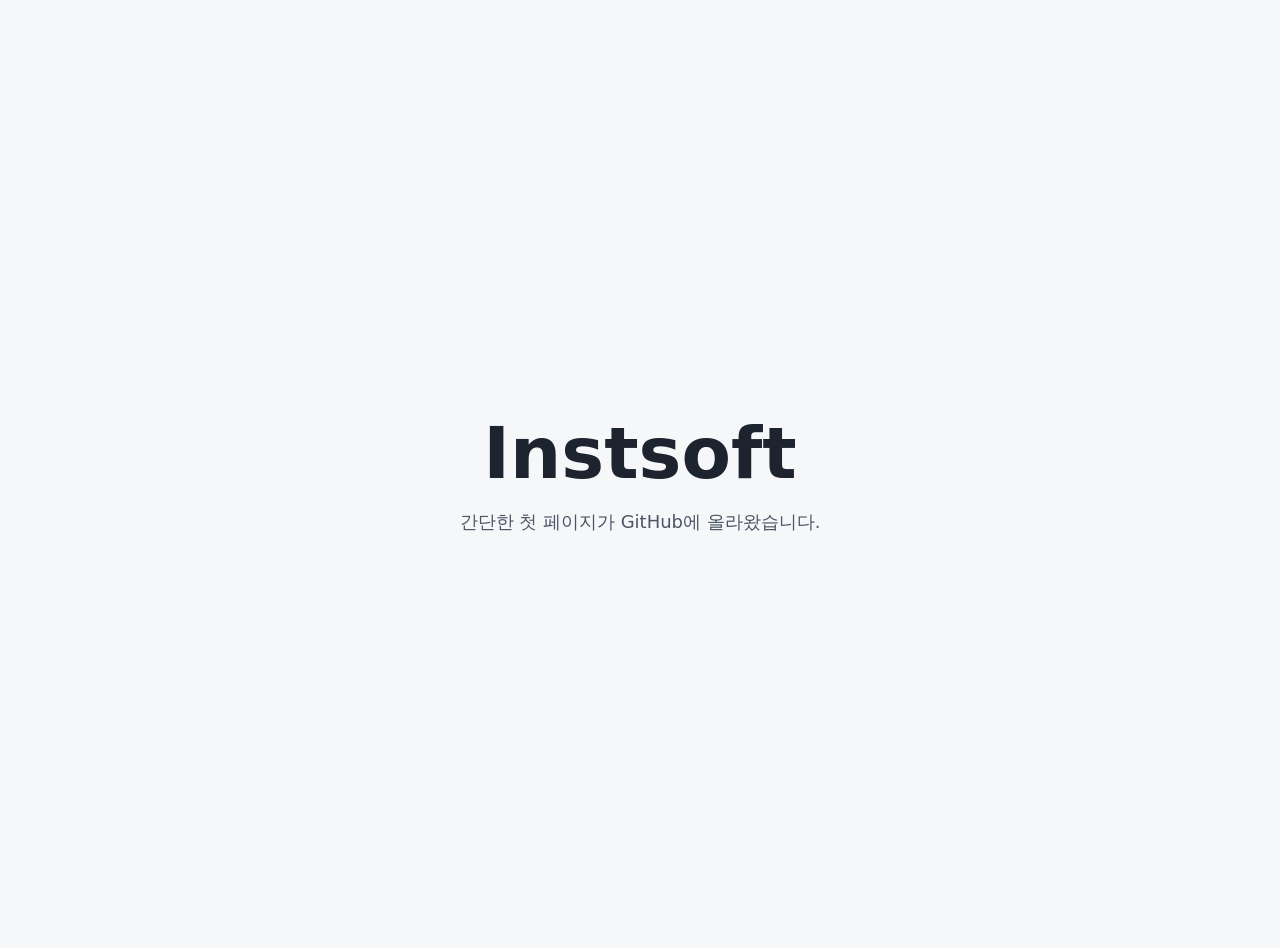
==== index.html @ ab4ad0b7 "Add simple index page" ====
<!doctype html>
<html lang="ko">
<head>
  <meta charset="utf-8">
  <meta name="viewport" content="width=device-width, initial-scale=1">
  <title>Instsoft</title>
  <style>
    :root {
      color-scheme: light dark;
      font-family: system-ui, -apple-system, BlinkMacSystemFont, "Segoe UI", sans-serif;
      background: #f6f7f9;
      color: #1d2430;
    }

    body {
      margin: 0;
      min-height: 100vh;
      display: grid;
      place-items: center;
      padding: 24px;
    }

    main {
      max-width: 640px;
      text-align: center;
    }

    h1 {
      margin: 0 0 12px;
      font-size: clamp(2.25rem, 7vw, 4.5rem);
      font-weight: 800;
      letter-spacing: 0;
    }

    p {
      margin: 0;
      font-size: 1.125rem;
      line-height: 1.7;
      color: #4b5565;
    }
  </style>
</head>
<body>
  <main>
    <h1>Instsoft</h1>
    <p>간단한 첫 페이지가 GitHub에 올라왔습니다.</p>
  </main>
</body>
</html>
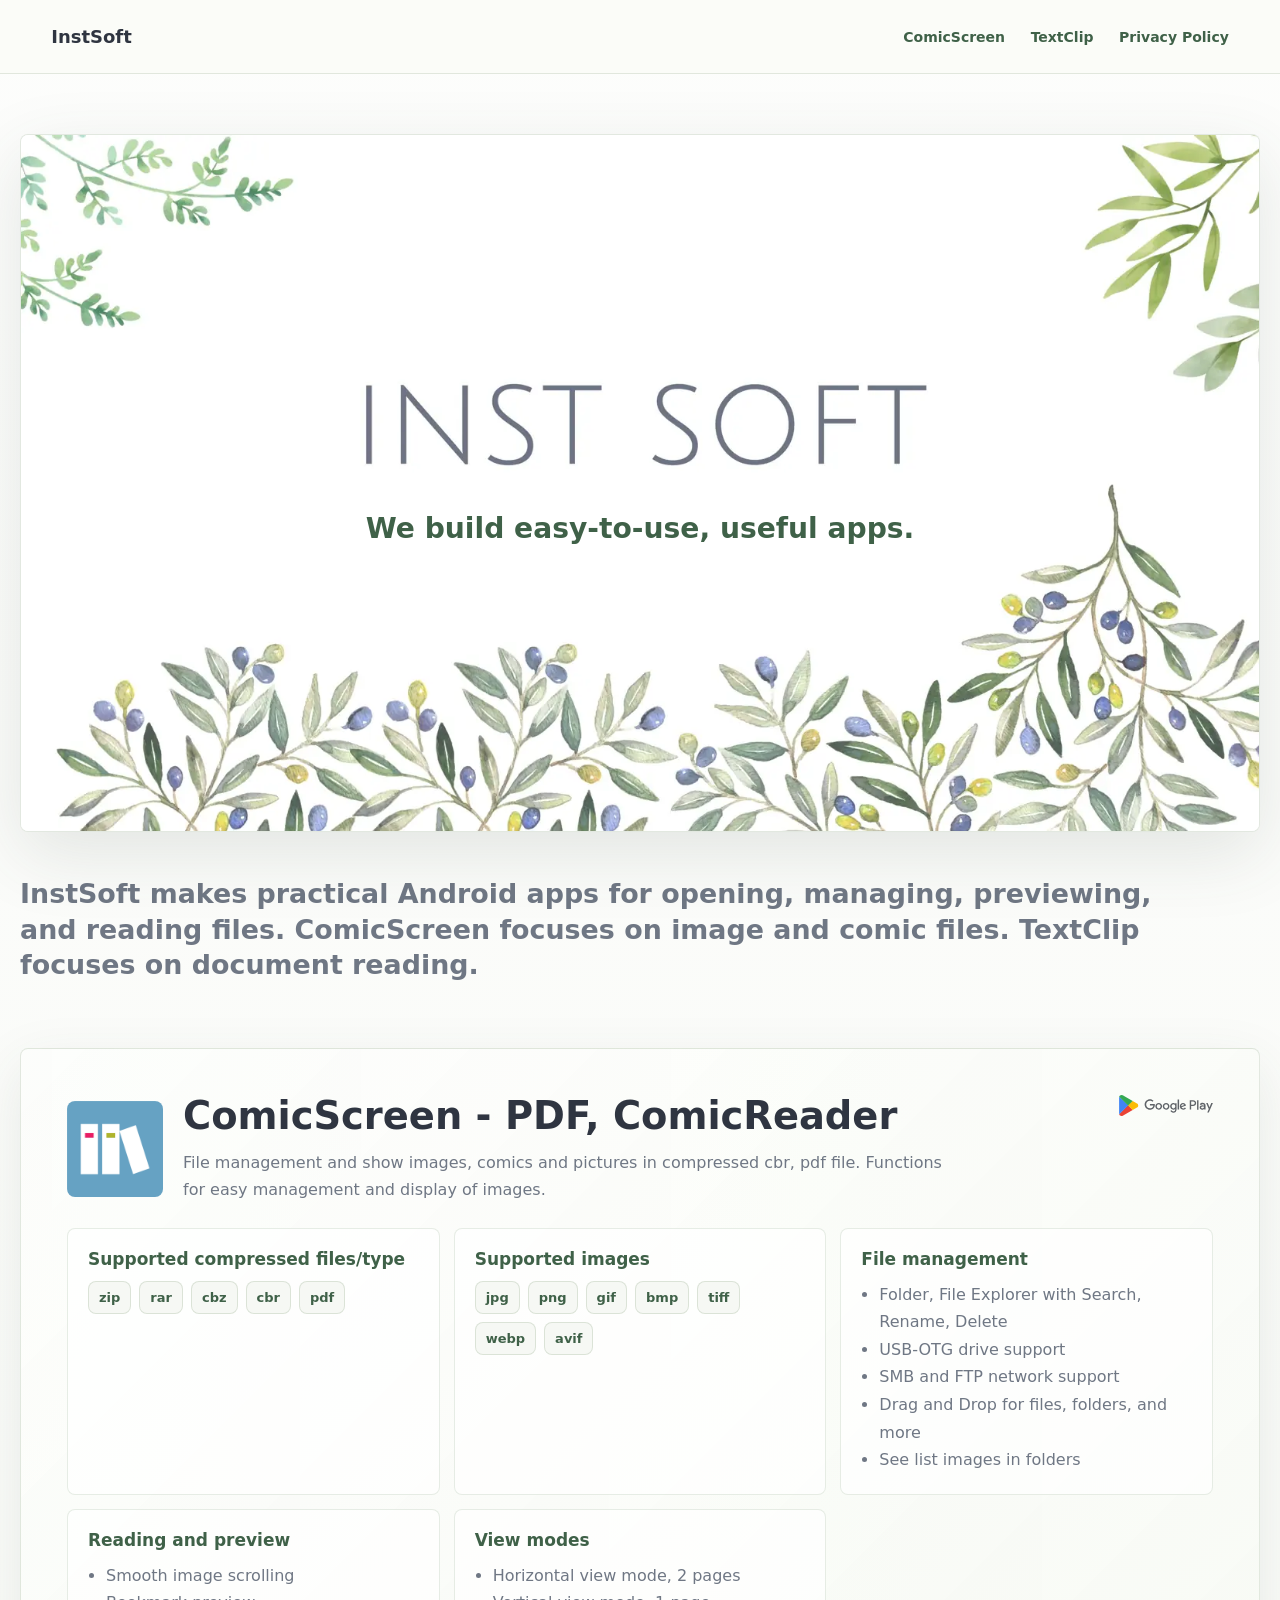
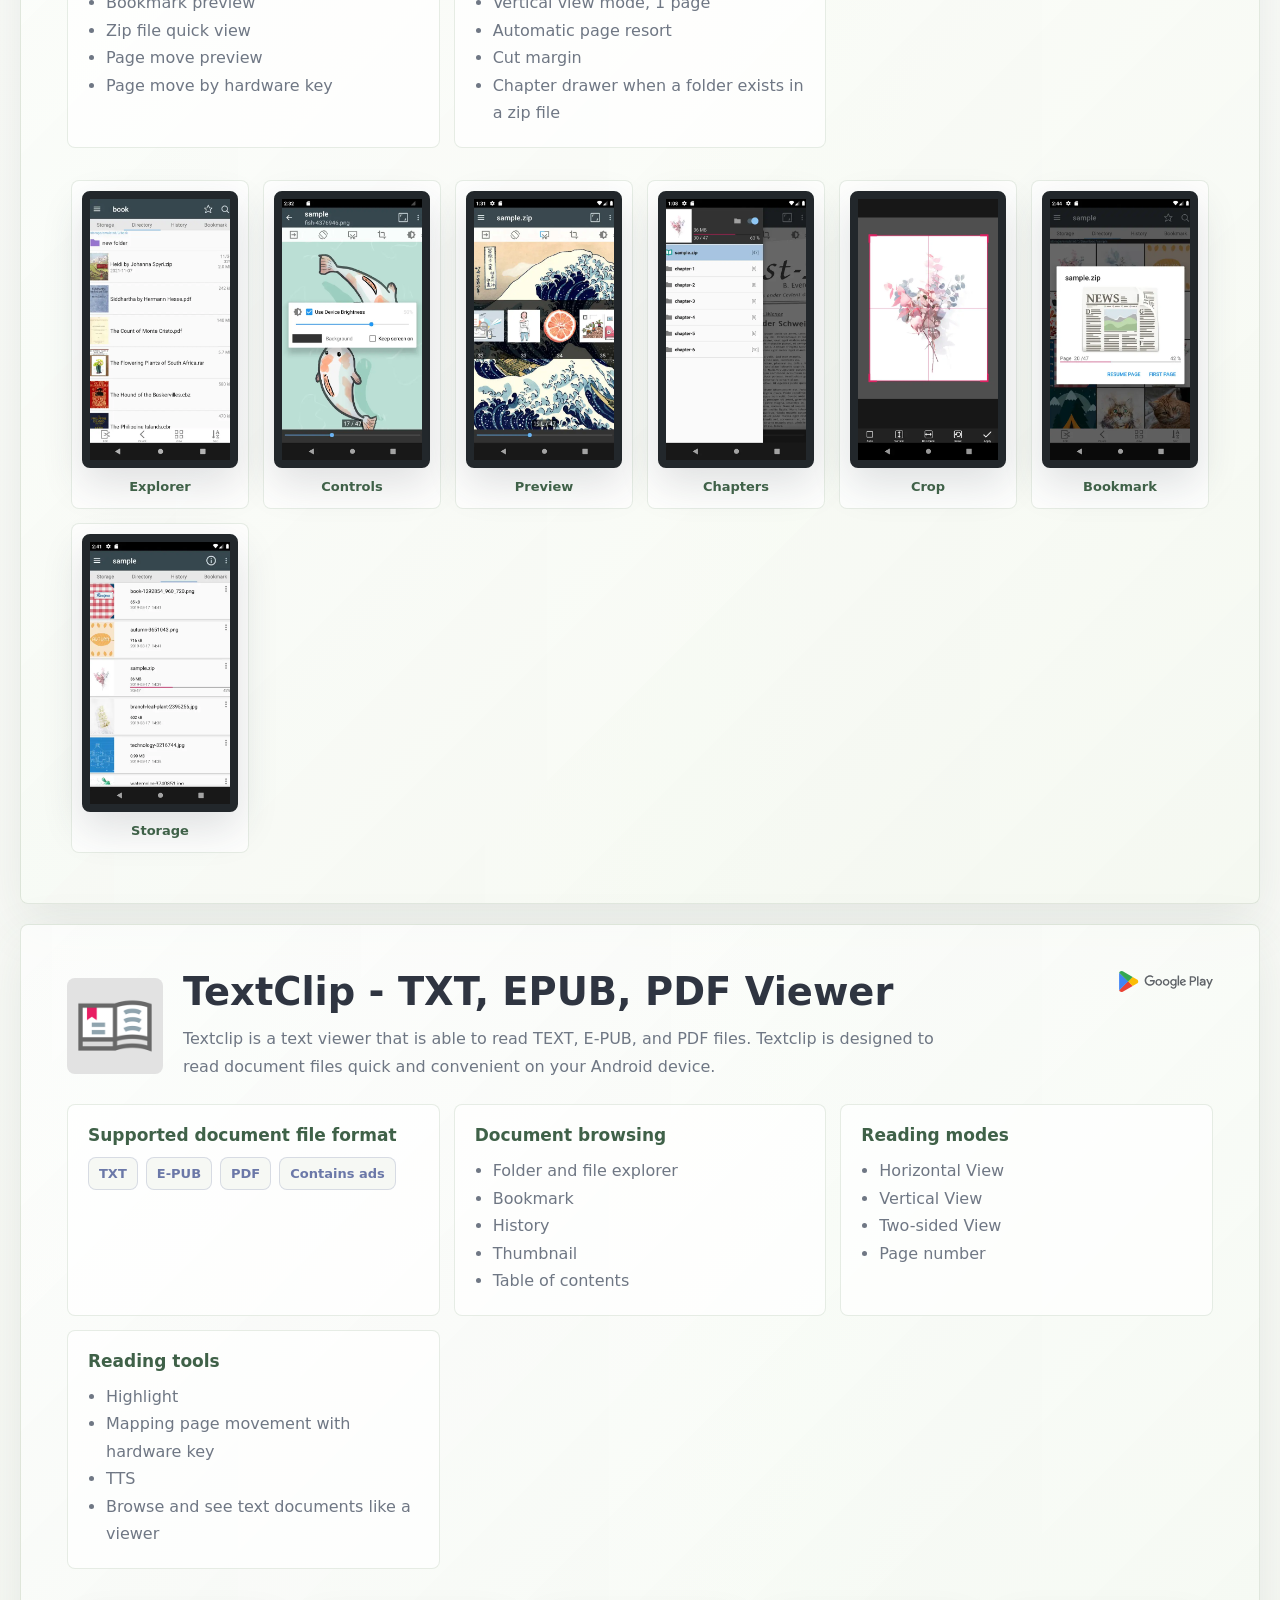
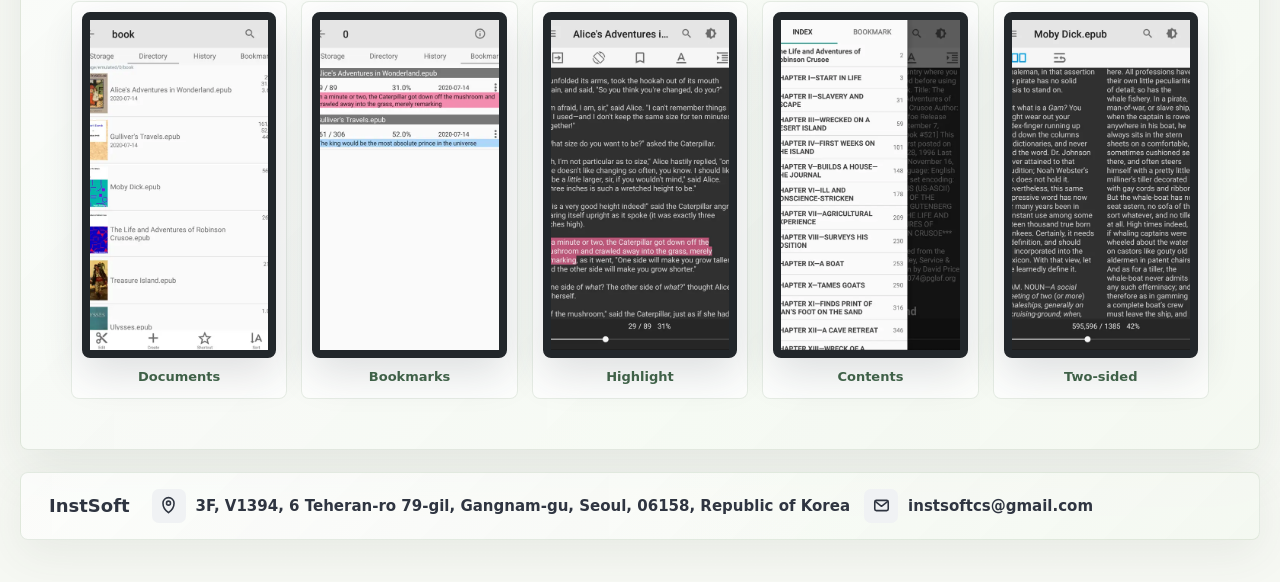
==== commit 172d5ad5: "Build InstSoft homepage" ====
--- a/index.html
+++ b/index.html
@@ -1,49 +1,201 @@
-<!doctype html>
-<html lang="ko">
-<head>
-  <meta charset="utf-8">
-  <meta name="viewport" content="width=device-width, initial-scale=1">
-  <title>Instsoft</title>
-  <style>
-    :root {
-      color-scheme: light dark;
-      font-family: system-ui, -apple-system, BlinkMacSystemFont, "Segoe UI", sans-serif;
-      background: #f6f7f9;
-      color: #1d2430;
-    }
-
-    body {
-      margin: 0;
-      min-height: 100vh;
-      display: grid;
-      place-items: center;
-      padding: 24px;
-    }
-
-    main {
-      max-width: 640px;
-      text-align: center;
-    }
-
-    h1 {
-      margin: 0 0 12px;
-      font-size: clamp(2.25rem, 7vw, 4.5rem);
-      font-weight: 800;
-      letter-spacing: 0;
-    }
-
-    p {
-      margin: 0;
-      font-size: 1.125rem;
-      line-height: 1.7;
-      color: #4b5565;
-    }
-  </style>
-</head>
-<body>
-  <main>
-    <h1>Instsoft</h1>
-    <p>간단한 첫 페이지가 GitHub에 올라왔습니다.</p>
-  </main>
-</body>
+﻿<!doctype html>
+<html lang="en">
+  <head>
+    <meta charset="utf-8">
+    <meta name="viewport" content="width=device-width, initial-scale=1">
+    <title>InstSoft Feature Catalog Draft</title>
+    <meta name="description" content="InstSoft homepage draft featuring ComicScreen and TextClip">
+    <link rel="stylesheet" href="styles.css">
+  </head>
+  <body>
+    <header class="site-header" aria-label="Main navigation">
+      <a class="brand" href="#top" aria-label="InstSoft home">
+        <strong>InstSoft</strong>
+      </a>
+      <nav class="nav-links" aria-label="Page sections">
+        <a href="#comicscreen">ComicScreen</a>
+        <a href="#textclip">TextClip</a>
+        <a href="privacy-policy.html">Privacy Policy</a>
+      </nav>
+    </header>
+
+    <main id="top">
+      <section class="hero" aria-labelledby="hero-title">
+        <div class="hero-art">
+          <img src="assets/header/dev_header_optimized.webp" alt="InstSoft watercolor developer header">
+          <p class="hero-tagline">We build easy-to-use, useful apps.</p>
+        </div>
+
+        <div class="hero-intro">
+          <p>InstSoft makes practical Android apps for opening, managing, previewing, and reading files. ComicScreen focuses on image and comic files. TextClip focuses on document reading.</p>
+        </div>
+      </section>
+
+      <section id="comicscreen" class="app-section comic-section" aria-labelledby="comic-title">
+        <div class="app-lead">
+          <div class="app-heading">
+            <img src="assets/icons/comicscreen_icon.webp" alt="ComicScreen icon">
+            <div class="app-title">
+              <h2 id="comic-title">ComicScreen - PDF, ComicReader</h2>
+              <p class="app-description">
+                File management and show images, comics and pictures in compressed cbr, pdf file.
+                Functions for easy management and display of images.
+              </p>
+            </div>
+          </div>
+          <a class="play-button" href="https://play.google.com/store/apps/details?id=com.viewer.comicscreen" aria-label="View ComicScreen on Google Play">
+            <img class="play-icon" src="assets/icons/play_icon.svg" alt="Google Play">
+          </a>
+        </div>
+
+        <div class="feature-board">
+          <article>
+            <h3>Supported compressed files/type</h3>
+            <div class="tag-list">
+              <span>zip</span><span>rar</span><span>cbz</span><span>cbr</span><span>pdf</span>
+            </div>
+          </article>
+          <article>
+            <h3>Supported images</h3>
+            <div class="tag-list">
+              <span>jpg</span><span>png</span><span>gif</span><span>bmp</span><span>tiff</span><span>webp</span><span>avif</span>
+            </div>
+          </article>
+          <article>
+            <h3>File management</h3>
+            <ul>
+              <li>Folder, File Explorer with Search, Rename, Delete</li>
+              <li>USB-OTG drive support</li>
+              <li>SMB and FTP network support</li>
+              <li>Drag and Drop for files, folders, and more</li>
+              <li>See list images in folders</li>
+            </ul>
+          </article>
+          <article>
+            <h3>Reading and preview</h3>
+            <ul>
+              <li>Smooth image scrolling</li>
+              <li>Bookmark preview</li>
+              <li>Zip file quick view</li>
+              <li>Page move preview</li>
+              <li>Page move by hardware key</li>
+            </ul>
+          </article>
+          <article>
+            <h3>View modes</h3>
+            <ul>
+              <li>Horizontal view mode, 2 pages</li>
+              <li>Vertical view mode, 1 page</li>
+              <li>Automatic page resort</li>
+              <li>Cut margin</li>
+              <li>Chapter drawer when a folder exists in a zip file</li>
+            </ul>
+          </article>
+        </div>
+
+        <div class="screenshot-strip" aria-label="ComicScreen screenshots">
+          <figure><img src="assets/screenshots/comicscreen/webp/screen_0_p.webp" alt="ComicScreen file explorer"><figcaption>Explorer</figcaption></figure>
+          <figure><img src="assets/screenshots/comicscreen/webp/screen_1_p.webp" alt="ComicScreen image control"><figcaption>Controls</figcaption></figure>
+          <figure><img src="assets/screenshots/comicscreen/webp/screen_2_p.webp" alt="ComicScreen comic preview"><figcaption>Preview</figcaption></figure>
+          <figure><img src="assets/screenshots/comicscreen/webp/screen_3_p.webp" alt="ComicScreen chapter drawer"><figcaption>Chapters</figcaption></figure>
+          <figure><img src="assets/screenshots/comicscreen/webp/screen_4_p.webp" alt="ComicScreen margin cut"><figcaption>Crop</figcaption></figure>
+          <figure><img src="assets/screenshots/comicscreen/webp/screen_5_p.webp" alt="ComicScreen bookmark preview"><figcaption>Bookmark</figcaption></figure>
+          <figure><img src="assets/screenshots/comicscreen/webp/screen_6_p.webp" alt="ComicScreen storage list"><figcaption>Storage</figcaption></figure>
+        </div>
+      </section>
+
+      <section id="textclip" class="app-section text-section" aria-labelledby="text-title">
+        <div class="app-lead">
+          <div class="app-heading">
+            <img src="assets/icons/textclip_icon.webp" alt="TextClip icon">
+            <div class="app-title">
+              <h2 id="text-title">TextClip - TXT, EPUB, PDF Viewer</h2>
+              <p class="app-description">
+                Textclip is a text viewer that is able to read TEXT, E-PUB, and PDF files.
+                Textclip is designed to read document files quick and convenient on your Android device.
+              </p>
+            </div>
+          </div>
+          <a class="play-button" href="https://play.google.com/store/apps/details?id=com.reader.textclip" aria-label="View TextClip on Google Play">
+            <img class="play-icon" src="assets/icons/play_icon.svg" alt="Google Play">
+          </a>
+        </div>
+
+        <div class="feature-board">
+          <article>
+            <h3>Supported document file format</h3>
+            <div class="tag-list">
+              <span>TXT</span><span>E-PUB</span><span>PDF</span><span>Contains ads</span>
+            </div>
+          </article>
+          <article>
+            <h3>Document browsing</h3>
+            <ul>
+              <li>Folder and file explorer</li>
+              <li>Bookmark</li>
+              <li>History</li>
+              <li>Thumbnail</li>
+              <li>Table of contents</li>
+            </ul>
+          </article>
+          <article>
+            <h3>Reading modes</h3>
+            <ul>
+              <li>Horizontal View</li>
+              <li>Vertical View</li>
+              <li>Two-sided View</li>
+              <li>Page number</li>
+            </ul>
+          </article>
+          <article>
+            <h3>Reading tools</h3>
+            <ul>
+              <li>Highlight</li>
+              <li>Mapping page movement with hardware key</li>
+              <li>TTS</li>
+              <li>Browse and see text documents like a viewer</li>
+            </ul>
+          </article>
+        </div>
+
+        <div class="screenshot-strip" aria-label="TextClip screenshots">
+          <figure><img src="assets/screenshots/textclip/webp/screen_1_t.webp" alt="TextClip document explorer"><figcaption>Documents</figcaption></figure>
+          <figure><img src="assets/screenshots/textclip/webp/screen_2_t.webp" alt="TextClip bookmark and history"><figcaption>Bookmarks</figcaption></figure>
+          <figure><img src="assets/screenshots/textclip/webp/screen_3_t.webp" alt="TextClip highlighted reading"><figcaption>Highlight</figcaption></figure>
+          <figure><img src="assets/screenshots/textclip/webp/screen_4_t.webp" alt="TextClip table of contents"><figcaption>Contents</figcaption></figure>
+          <figure><img src="assets/screenshots/textclip/webp/screen_5_t.webp" alt="TextClip two-sided reading"><figcaption>Two-sided</figcaption></figure>
+        </div>
+      </section>
+
+    </main>
+
+    <footer class="site-footer">
+      <div class="footer-inner">
+        <div class="footer-brand">
+          <strong>InstSoft</strong>
+        </div>
+        <address>
+          <span class="contact-item">
+            <span class="contact-icon" aria-hidden="true">
+              <svg viewBox="0 0 24 24" focusable="false">
+                <path d="M12 21s7-5.1 7-12a7 7 0 0 0-14 0c0 6.9 7 12 7 12Z"></path>
+                <circle cx="12" cy="9" r="2.5"></circle>
+              </svg>
+            </span>
+            <span>3F, V1394, 6 Teheran-ro 79-gil, Gangnam-gu, Seoul, 06158, Republic of Korea</span>
+          </span>
+          <a class="contact-item" href="mailto:instsoftcs@gmail.com">
+            <span class="contact-icon" aria-hidden="true">
+              <svg viewBox="0 0 24 24" focusable="false">
+                <rect x="3.5" y="5.5" width="17" height="13" rx="2"></rect>
+                <path d="m4.5 7 7.5 6 7.5-6"></path>
+              </svg>
+            </span>
+            <span>instsoftcs@gmail.com</span>
+          </a>
+        </address>
+      </div>
+    </footer>
+  </body>
 </html>
+
--- a/styles.css
+++ b/styles.css
@@ -0,0 +1,582 @@
+:root {
+  --ink: #2f3541;
+  --muted: #6f7784;
+  --soft: #f6f8f3;
+  --paper: #fbfcf8;
+  --white: #ffffff;
+  --line: #dbe4d7;
+  --leaf: #6d8d67;
+  --leaf-dark: #3f6148;
+  --olive: #a9b764;
+  --blueberry: #6b78a8;
+  --sun: #d8c96d;
+  --shadow: 0 22px 70px rgba(60, 81, 68, 0.13);
+  --panel-bg:
+    linear-gradient(135deg, rgba(255, 255, 255, 0.82), rgba(244, 248, 241, 0.9)),
+    linear-gradient(90deg, rgba(109, 141, 103, 0.08), transparent);
+  font-family: "Inter", "Noto Sans KR", system-ui, -apple-system, BlinkMacSystemFont, "Segoe UI", sans-serif;
+}
+
+* {
+  box-sizing: border-box;
+}
+
+html {
+  scroll-behavior: smooth;
+  scroll-padding-top: 45px;
+}
+
+body {
+  margin: 0;
+  background:
+    linear-gradient(180deg, rgba(255, 255, 255, 0.72), rgba(246, 248, 243, 0.94)),
+    var(--soft);
+  color: var(--ink);
+}
+
+img {
+  display: block;
+  max-width: 100%;
+}
+
+a {
+  color: inherit;
+  text-decoration: none;
+}
+
+.site-header {
+  position: sticky;
+  z-index: 30;
+  top: 0;
+  display: flex;
+  min-height: 74px;
+  align-items: center;
+  justify-content: space-between;
+  gap: 22px;
+  border-bottom: 1px solid rgba(109, 141, 103, 0.18);
+  background: rgba(251, 252, 248, 0.9);
+  padding: 12px clamp(18px, 4vw, 58px);
+  backdrop-filter: blur(18px);
+}
+
+.brand {
+  display: inline-flex;
+  min-width: 0;
+  align-items: center;
+  color: var(--ink);
+  font-weight: 900;
+}
+
+.brand strong {
+  font-size: 18px;
+  line-height: 1.1;
+}
+
+.nav-links {
+  display: flex;
+  flex-wrap: wrap;
+  gap: clamp(14px, 2vw, 28px);
+  color: var(--leaf-dark);
+  font-size: 14px;
+  font-weight: 850;
+}
+
+.hero {
+  width: min(1240px, calc(100% - 36px));
+  margin: 0 auto;
+  padding: clamp(26px, 5vw, 60px) 0 0;
+}
+
+.hero-art {
+  position: relative;
+  overflow: hidden;
+  border: 1px solid rgba(109, 141, 103, 0.2);
+  border-radius: 8px;
+  background: var(--white);
+  box-shadow: var(--shadow);
+}
+
+.hero-art img {
+  width: 100%;
+  aspect-ratio: 4096 / 2304;
+  object-fit: cover;
+}
+
+.hero-tagline {
+  position: absolute;
+  top: 54%;
+  left: 50%;
+  width: min(720px, 80%);
+  margin: 0;
+  transform: translateX(-50%);
+  color: var(--leaf-dark);
+  font-size: clamp(18px, 2.2vw, 32px);
+  font-weight: 700;
+  letter-spacing: 0;
+  line-height: 1.25;
+  text-align: center;
+}
+
+.hero-intro {
+  display: block;
+  padding: clamp(24px, 4vw, 44px) 0 clamp(10px, 2vw, 18px);
+}
+
+.hero-intro p {
+  max-width: 1180px;
+  font-size: clamp(26px, 2.1vw, 30px);
+  font-weight: 750;
+  line-height: 1.32;
+  white-space: normal;
+}
+
+.play-button {
+  display: inline-block;
+  margin-top: 12px;
+  border: 0;
+  border-radius: 8px;
+  background: transparent;
+  padding: 0;
+  transition: transform 160ms ease;
+}
+
+.play-button:hover {
+  transform: translateY(-2px);
+}
+
+.play-icon {
+  width: min(94px, 32vw);
+  height: auto;
+  object-fit: contain;
+}
+
+.kicker,
+.mini {
+  margin: 0 0 12px;
+  color: var(--leaf-dark);
+  font-size: 13px;
+  font-weight: 900;
+  letter-spacing: 0;
+  text-transform: uppercase;
+}
+
+h1,
+h2,
+h3,
+p {
+  margin-top: 0;
+}
+
+h1 {
+  margin-bottom: 0;
+  color: var(--ink);
+  font-size: clamp(42px, 6.8vw, 88px);
+  letter-spacing: 0;
+  line-height: 0.98;
+  text-wrap: balance;
+}
+
+h2 {
+  margin-bottom: 14px;
+  color: var(--ink);
+  font-size: clamp(28px, 3.2vw, 48px);
+  letter-spacing: 0;
+  line-height: 1.1;
+  text-wrap: balance;
+}
+
+h3 {
+  margin-bottom: 12px;
+  color: var(--leaf-dark);
+  font-size: 17px;
+}
+
+p,
+li,
+figcaption {
+  color: var(--muted);
+  font-size: 16px;
+  line-height: 1.72;
+}
+
+.summary-grid,
+.app-section,
+.all-screenshots {
+  width: min(1240px, calc(100% - 36px));
+  margin: 0 auto;
+}
+
+.summary-grid {
+  display: grid;
+  grid-template-columns: repeat(2, minmax(0, 1fr));
+  gap: 18px;
+}
+
+.summary-card,
+.app-section,
+.all-screenshots {
+  border: 1px solid rgba(109, 141, 103, 0.18);
+  border-radius: 8px;
+  background: var(--panel-bg);
+  box-shadow: 0 18px 56px rgba(60, 81, 68, 0.1);
+}
+
+.summary-card {
+  display: grid;
+  grid-template-columns: 72px minmax(0, 1fr);
+  gap: 18px;
+  min-height: 250px;
+  padding: clamp(22px, 3vw, 34px);
+}
+
+.app-icon,
+.app-heading img {
+  width: 96px;
+  height: 96px;
+  border-radius: 8px;
+}
+
+.app-section {
+  margin-top: 20px;
+  padding: clamp(24px, 4vw, 46px);
+  scroll-margin-top: 45px;
+}
+
+.comic-section {
+  background: var(--panel-bg);
+}
+
+.text-section {
+  background: var(--panel-bg);
+}
+
+.app-lead {
+  display: grid;
+  grid-template-columns: minmax(0, 1fr) auto;
+  gap: clamp(22px, 4vw, 60px);
+  align-items: start;
+  margin-bottom: 24px;
+}
+
+.app-description {
+  max-width: 780px;
+  margin: 12px 0 0;
+}
+
+.app-heading {
+  display: grid;
+  grid-template-columns: 96px minmax(0, 1fr);
+  gap: 20px;
+  align-items: center;
+}
+
+.app-heading h2 {
+  margin-bottom: 0;
+  font-size: clamp(30px, 3vw, 42px);
+  white-space: nowrap;
+}
+
+.app-lead > .play-button {
+  justify-self: end;
+  margin-top: 0;
+}
+
+.feature-board {
+  display: grid;
+  grid-template-columns: repeat(3, minmax(0, 1fr));
+  gap: 14px;
+}
+
+.feature-board article {
+  min-height: 210px;
+  border: 1px solid rgba(109, 141, 103, 0.16);
+  border-radius: 8px;
+  background: rgba(255, 255, 255, 0.7);
+  padding: 20px;
+}
+
+.tag-list {
+  display: flex;
+  flex-wrap: wrap;
+  gap: 8px;
+}
+
+.tag-list span {
+  border: 1px solid rgba(109, 141, 103, 0.2);
+  border-radius: 8px;
+  background: rgba(246, 248, 243, 0.92);
+  padding: 8px 10px;
+  color: var(--leaf-dark);
+  font-size: 13px;
+  font-weight: 900;
+}
+
+.text-section .tag-list span {
+  border-color: rgba(107, 120, 168, 0.22);
+  color: var(--blueberry);
+}
+
+ul {
+  margin: 0;
+  padding-left: 18px;
+}
+
+.screenshot-strip {
+  display: grid;
+  grid-template-columns: repeat(auto-fit, minmax(170px, 1fr));
+  gap: 14px;
+  margin-top: 28px;
+  padding: 4px;
+}
+
+figure {
+  margin: 0;
+}
+
+.screenshot-strip figure {
+  border: 1px solid rgba(109, 141, 103, 0.16);
+  border-radius: 8px;
+  background: rgba(255, 255, 255, 0.78);
+  padding: 10px;
+}
+
+.screenshot-strip img,
+.complete-gallery img {
+  width: 100%;
+  aspect-ratio: 9 / 16;
+  border: 8px solid #22272b;
+  border-radius: 8px;
+  background: #22272b;
+  object-fit: cover;
+  box-shadow: 0 16px 40px rgba(47, 53, 65, 0.15);
+}
+
+figcaption {
+  margin-top: 8px;
+  color: var(--leaf-dark);
+  font-size: 13px;
+  font-weight: 900;
+  text-align: center;
+}
+
+.all-screenshots {
+  margin-top: 20px;
+  padding: clamp(24px, 4vw, 46px);
+}
+
+.all-screenshots h2 {
+  max-width: 780px;
+}
+
+.complete-gallery {
+  display: grid;
+  grid-template-columns: repeat(6, minmax(0, 1fr));
+  gap: 14px;
+  margin-top: 24px;
+}
+
+.site-footer {
+  width: min(1240px, calc(100% - 36px));
+  margin: 0 auto;
+  padding: 22px 0 42px;
+}
+
+.footer-inner {
+  display: flex;
+  align-items: center;
+  justify-content: flex-start;
+  gap: 22px;
+  border: 1px solid rgba(109, 141, 103, 0.16);
+  border-radius: 8px;
+  background: var(--panel-bg);
+  box-shadow: 0 14px 44px rgba(60, 81, 68, 0.08);
+  padding: 16px clamp(18px, 3vw, 28px);
+}
+
+.footer-brand {
+  flex: 0 0 auto;
+}
+
+.footer-brand strong {
+  color: var(--ink);
+  font-size: 18px;
+  line-height: 1.1;
+}
+
+.site-footer address {
+  display: flex;
+  flex-wrap: wrap;
+  justify-content: flex-start;
+  gap: 14px;
+  margin: 0;
+  color: var(--muted);
+  font-style: normal;
+  font-weight: 750;
+  line-height: 1.35;
+}
+
+.contact-item {
+  display: inline-flex;
+  align-items: center;
+  gap: 10px;
+  color: var(--ink);
+  font-size: 15px;
+}
+
+a.contact-item {
+  color: var(--ink);
+  font-weight: 800;
+}
+
+.contact-icon {
+  display: grid;
+  flex: 0 0 auto;
+  width: 34px;
+  height: 34px;
+  place-items: center;
+  border-radius: 7px;
+  background: #f0f2f4;
+  color: var(--ink);
+}
+
+.contact-icon svg {
+  width: 19px;
+  height: 19px;
+  fill: none;
+  stroke: currentColor;
+  stroke-linecap: round;
+  stroke-linejoin: round;
+  stroke-width: 2;
+}
+
+.policy-page {
+  width: min(1040px, calc(100% - 36px));
+  margin: 0 auto;
+  padding: clamp(16px, 3vw, 32px) 0 0;
+}
+
+.policy-hero {
+  border: 1px solid rgba(109, 141, 103, 0.18);
+  border-radius: 8px;
+  background: var(--panel-bg);
+  padding: clamp(28px, 5vw, 54px);
+  box-shadow: var(--shadow);
+}
+
+.policy-hero h1 {
+  font-size: clamp(42px, 6vw, 76px);
+}
+
+.policy-content {
+  display: grid;
+  gap: 18px;
+  margin-top: 20px;
+}
+
+.policy-content article {
+  border: 1px solid rgba(109, 141, 103, 0.18);
+  border-radius: 8px;
+  background: var(--panel-bg);
+  padding: clamp(24px, 4vw, 42px);
+  box-shadow: 0 18px 56px rgba(60, 81, 68, 0.08);
+}
+
+.policy-content h2 {
+  margin-bottom: 28px;
+}
+
+.policy-content h3 {
+  margin-top: 26px;
+}
+
+.policy-content h3:first-of-type {
+  margin-top: 0;
+}
+
+.policy-content p {
+  max-width: 860px;
+  margin-bottom: 0;
+}
+
+.policy-content a {
+  color: var(--leaf-dark);
+  font-weight: 900;
+}
+
+.policy-page + .site-footer {
+  width: min(1040px, calc(100% - 36px));
+}
+
+@media (max-width: 980px) {
+  .site-header,
+  .hero-intro {
+    align-items: flex-start;
+    grid-template-columns: 1fr;
+  }
+
+  .site-header {
+    flex-direction: column;
+  }
+
+  .summary-grid,
+  .feature-board {
+    grid-template-columns: 1fr;
+  }
+
+  .complete-gallery {
+    grid-template-columns: repeat(3, minmax(0, 1fr));
+  }
+
+  .hero-intro p {
+    white-space: normal;
+  }
+}
+
+@media (max-width: 560px) {
+  .hero,
+  .summary-grid,
+  .app-section,
+  .all-screenshots,
+  .site-footer {
+    width: min(100% - 28px, 1240px);
+  }
+
+  .hero-tagline {
+    top: 55%;
+    width: 86%;
+    font-size: 16px;
+  }
+
+  .summary-card {
+    grid-template-columns: 1fr;
+  }
+
+  .app-heading {
+    align-items: flex-start;
+    grid-template-columns: 96px minmax(0, 1fr);
+  }
+
+  .app-lead {
+    grid-template-columns: 1fr;
+  }
+
+  .app-lead > .play-button {
+    grid-column: 1 / -1;
+    justify-self: start;
+  }
+
+  .complete-gallery {
+    grid-template-columns: repeat(2, minmax(0, 1fr));
+  }
+
+  .nav-links,
+  .footer-inner {
+    flex-direction: column;
+  }
+
+  .footer-inner,
+  .site-footer address {
+    align-items: flex-start;
+    text-align: left;
+  }
+}
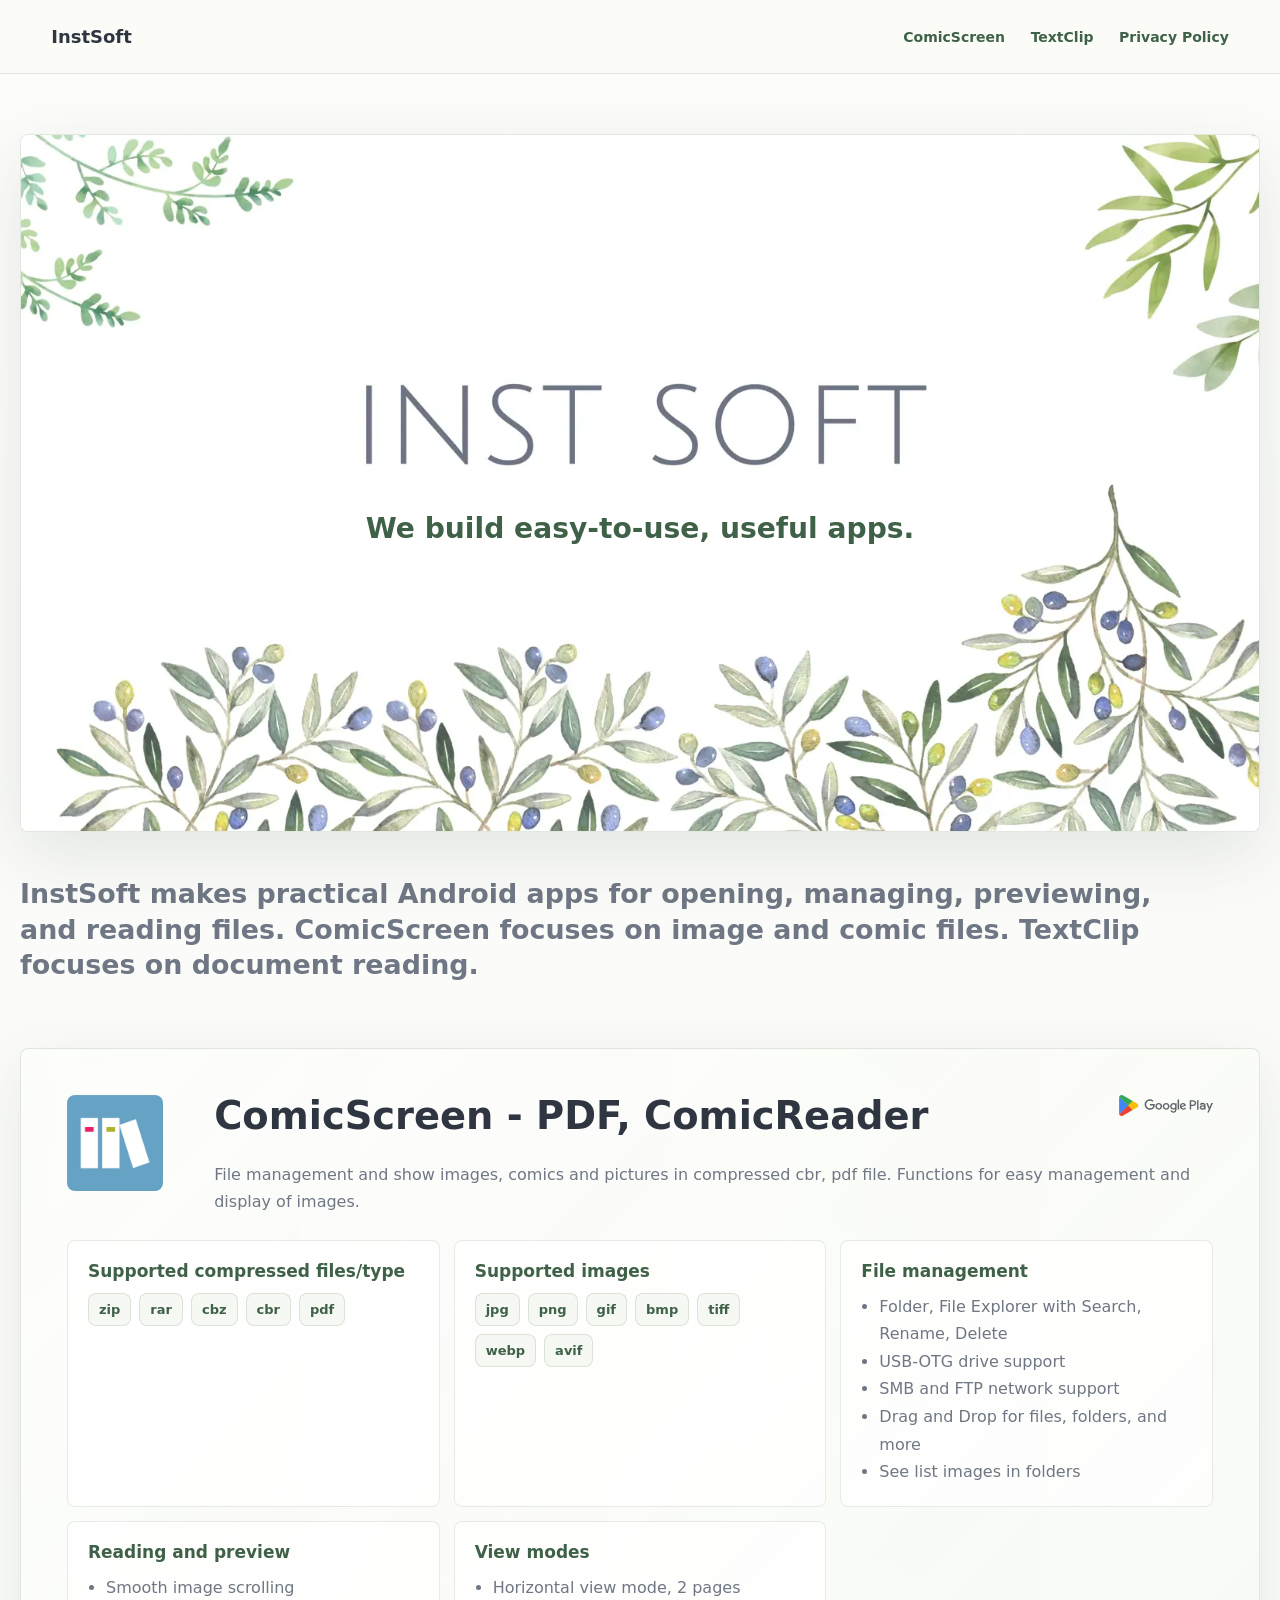
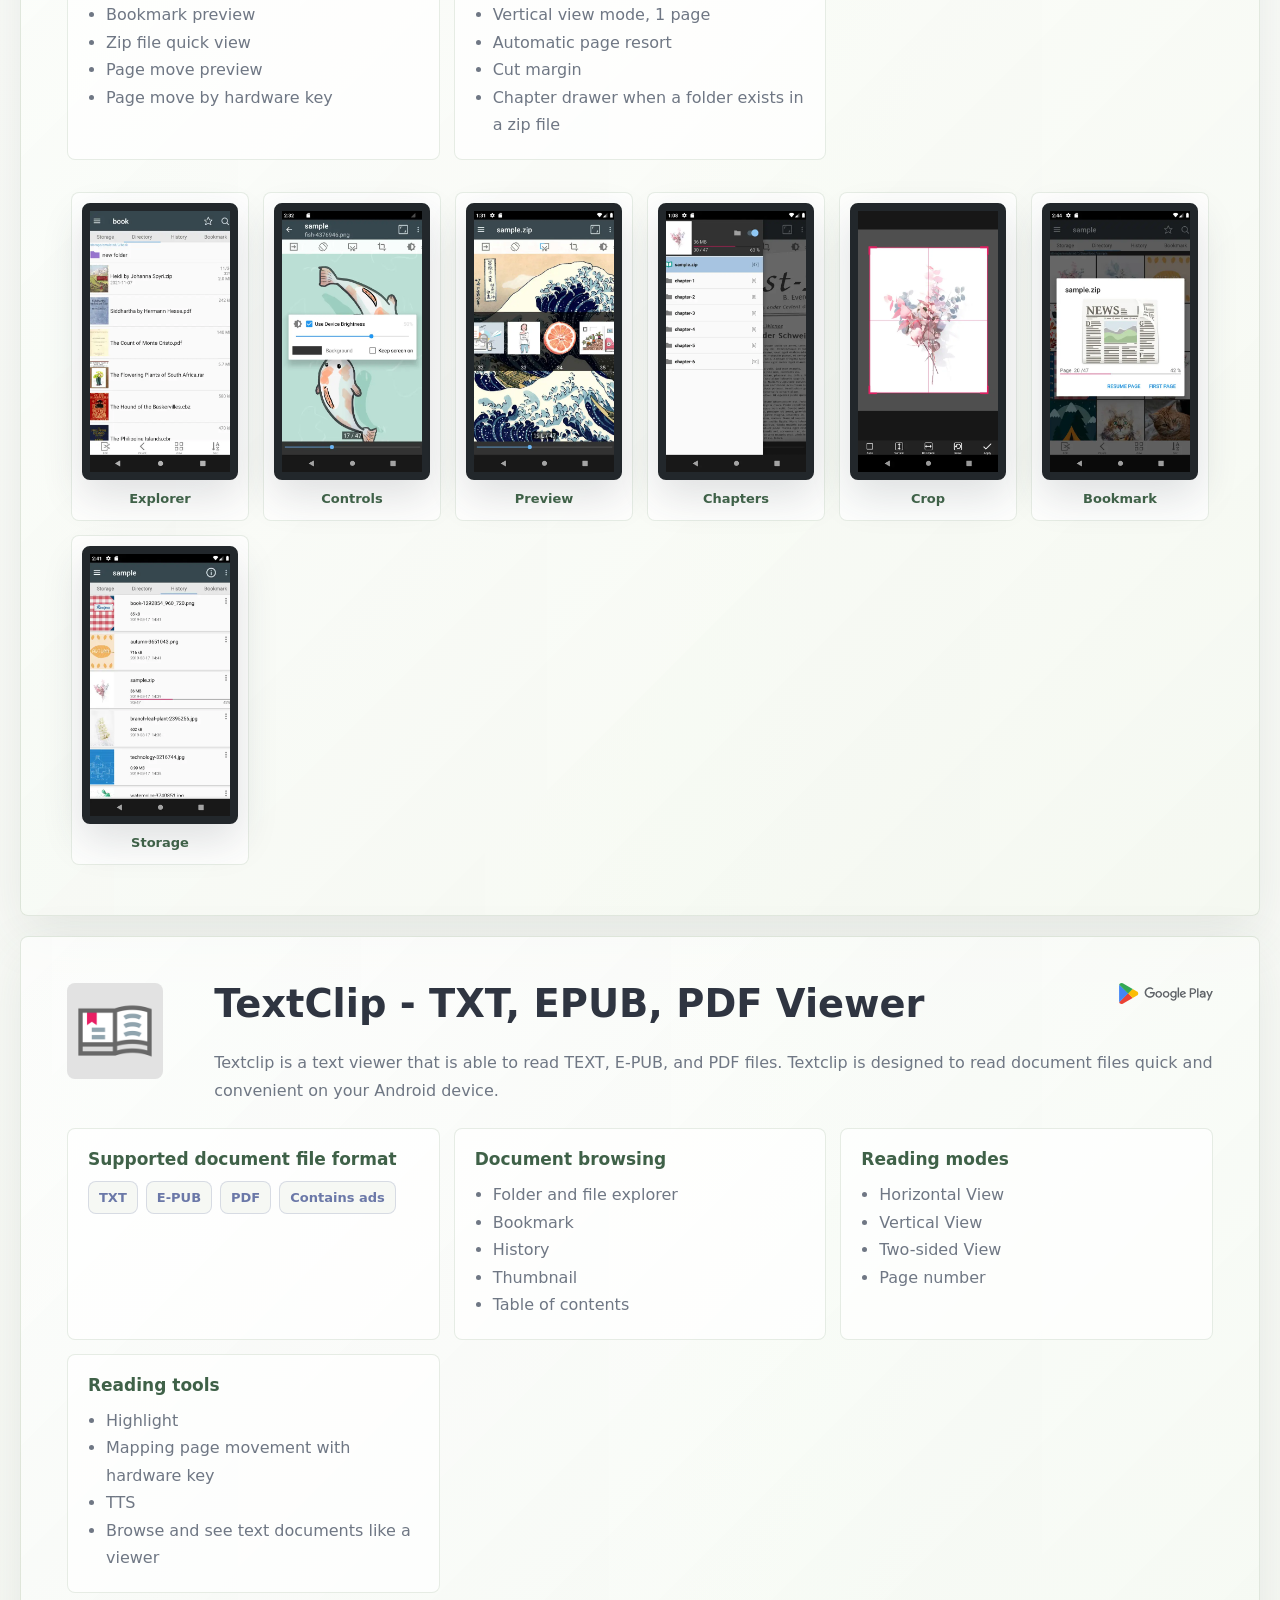
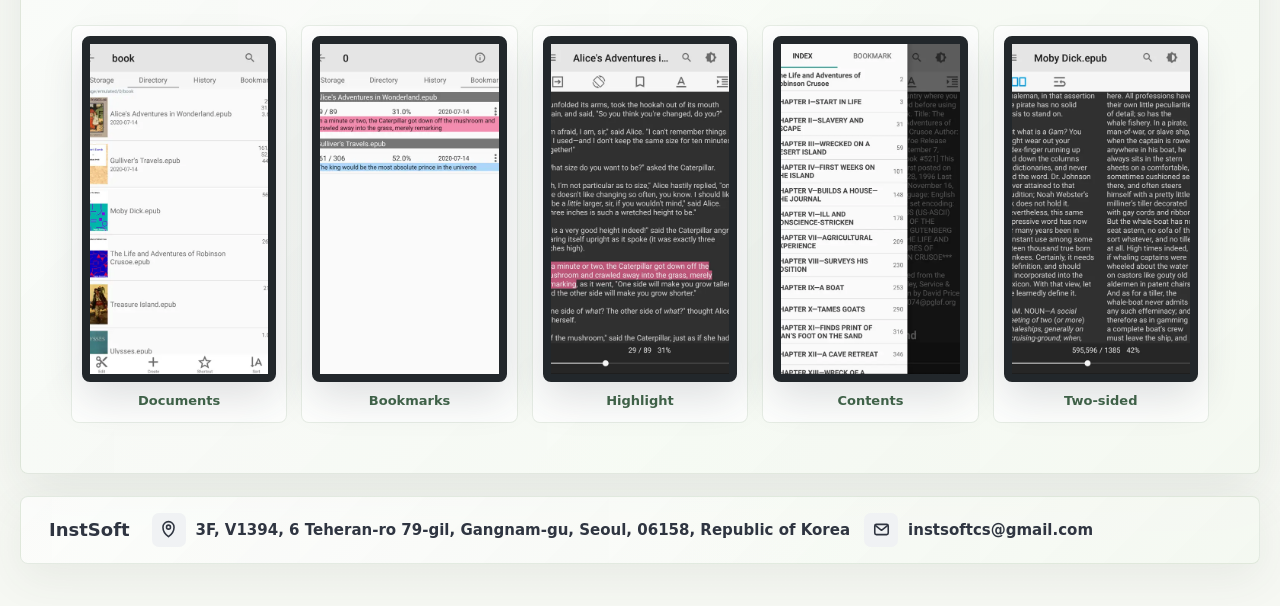
==== commit e1fb502d: "Update page title" ====
--- a/index.html
+++ b/index.html
@@ -1,9 +1,9 @@
-﻿<!doctype html>
+<!doctype html>
 <html lang="en">
   <head>
     <meta charset="utf-8">
     <meta name="viewport" content="width=device-width, initial-scale=1">
-    <title>InstSoft Feature Catalog Draft</title>
+    <title>InstSoft</title>
     <meta name="description" content="InstSoft homepage draft featuring ComicScreen and TextClip">
     <link rel="stylesheet" href="styles.css">
   </head>
--- a/styles.css
+++ b/styles.css
@@ -252,31 +252,44 @@
 
 .app-lead {
   display: grid;
-  grid-template-columns: minmax(0, 1fr) auto;
-  gap: clamp(22px, 4vw, 60px);
+  grid-template-areas:
+    "icon title play"
+    "icon description description";
+  grid-template-columns: 96px minmax(0, 1fr) auto;
+  column-gap: clamp(22px, 4vw, 60px);
+  row-gap: 12px;
   align-items: start;
   margin-bottom: 24px;
 }
 
 .app-description {
-  max-width: 780px;
+  grid-area: description;
+  max-width: none;
   margin: 12px 0 0;
 }
 
+.app-title {
+  display: contents;
+  min-width: 0;
+}
+
 .app-heading {
-  display: grid;
-  grid-template-columns: 96px minmax(0, 1fr);
-  gap: 20px;
-  align-items: center;
+  display: contents;
+}
+
+.app-heading img {
+  grid-area: icon;
 }
 
 .app-heading h2 {
+  grid-area: title;
   margin-bottom: 0;
-  font-size: clamp(30px, 3vw, 42px);
-  white-space: nowrap;
+  font-size: clamp(24px, 3vw, 42px);
+  overflow-wrap: anywhere;
 }
 
 .app-lead > .play-button {
+  grid-area: play;
   justify-self: end;
   margin-top: 0;
 }
@@ -551,17 +564,19 @@
     grid-template-columns: 1fr;
   }
 
-  .app-heading {
-    align-items: flex-start;
+  .app-lead {
+    grid-template-areas:
+      "icon title"
+      "description description"
+      "play play";
     grid-template-columns: 96px minmax(0, 1fr);
   }
 
-  .app-lead {
-    grid-template-columns: 1fr;
+  .app-heading h2 {
+    font-size: clamp(22px, 7vw, 30px);
   }
 
   .app-lead > .play-button {
-    grid-column: 1 / -1;
     justify-self: start;
   }
 
